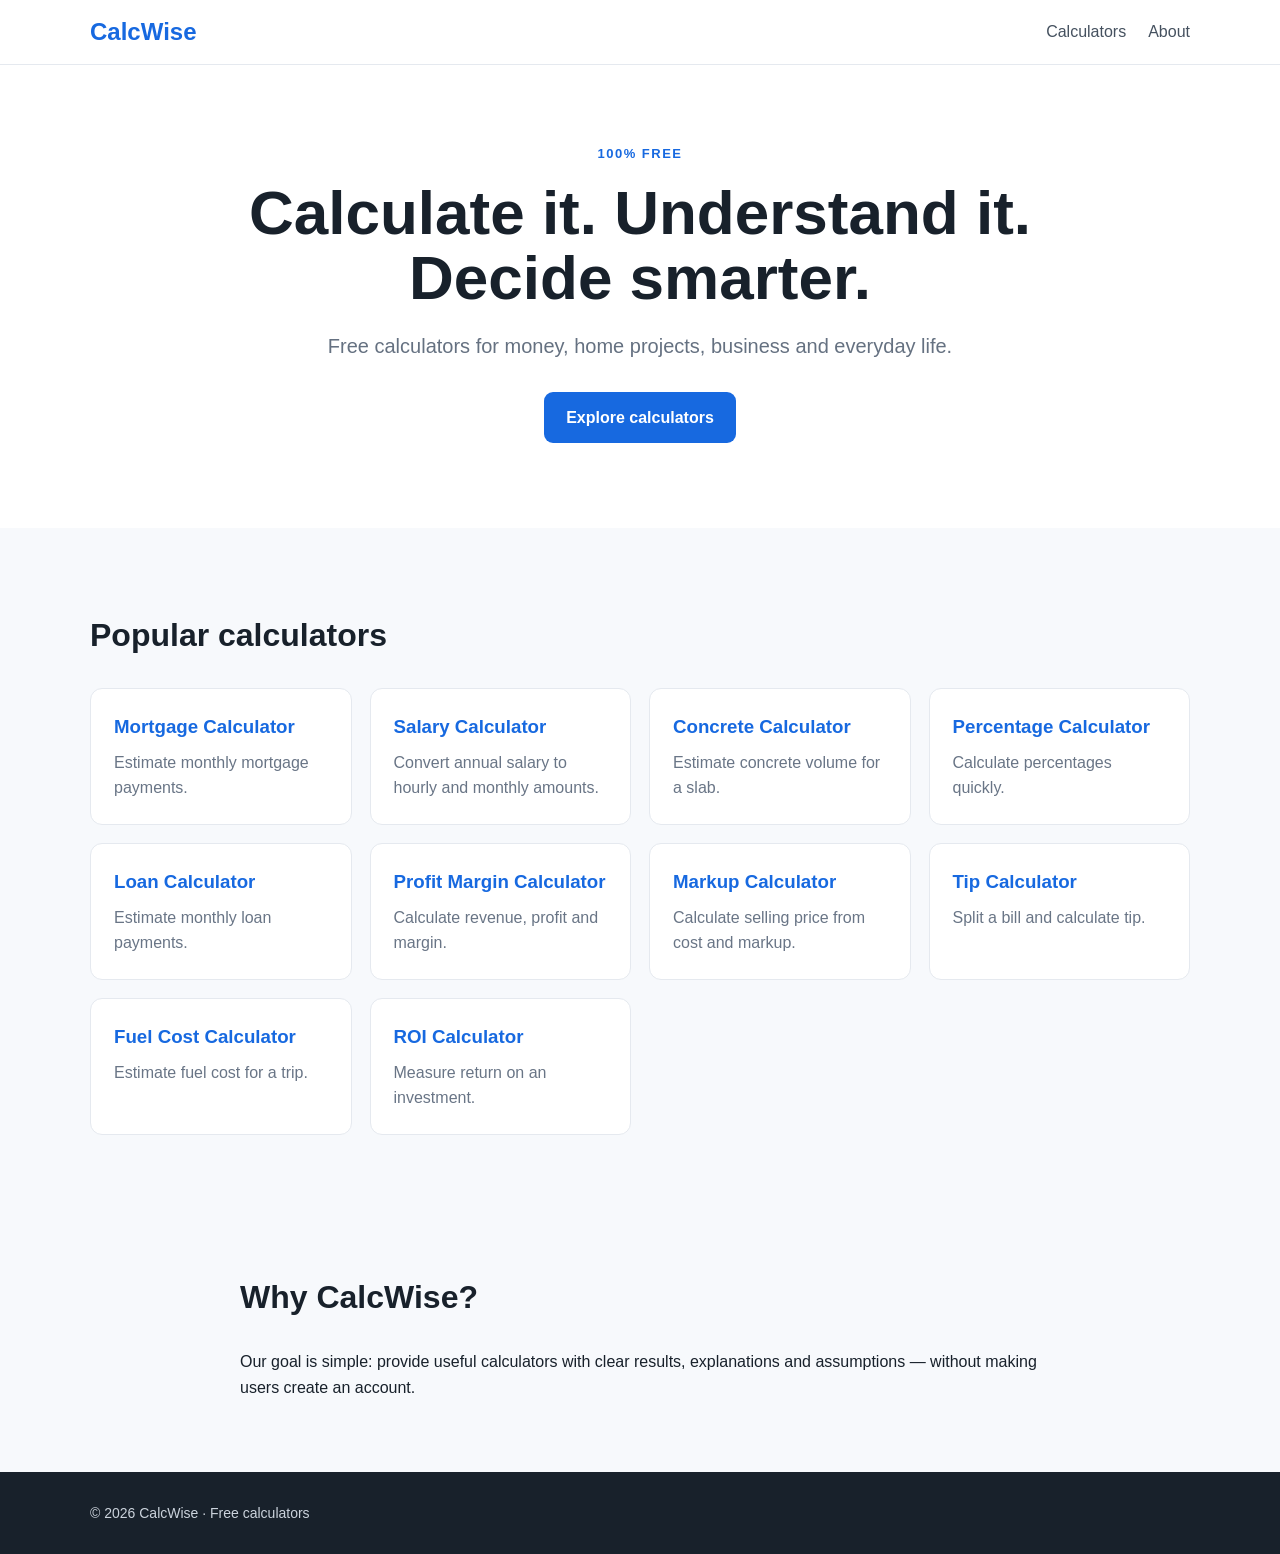
==== index.html @ 58338e1f "Add files via upload" ====
<!doctype html>
<html lang="en">
<head>
<meta charset="utf-8">
<meta name="viewport" content="width=device-width,initial-scale=1">
<title>CalcWise — Free Online Calculators</title>
<meta name="description" content="Free calculators for money, home, business and everyday decisions. Fast, simple and easy to use.">
<link rel="stylesheet" href="style.css">
</head>
<body>
<header class="site-header">
  <div class="wrap nav">
    <a class="brand" href="index.html">CalcWise</a>
    <nav>
      <a href="#calculators">Calculators</a>
      <a href="#about">About</a>
    </nav>
  </div>
</header>

<main>
<section class="hero">
  <div class="wrap">
    <span class="eyebrow">100% FREE</span>
    <h1>Calculate it. Understand it. Decide smarter.</h1>
    <p>Free calculators for money, home projects, business and everyday life.</p>
    <a class="button" href="#calculators">Explore calculators</a>
  </div>
</section>

<section id="calculators" class="wrap section">
  <h2>Popular calculators</h2>
  <div class="grid">
    <a class="card" href="calculator.html?tool=mortgage"><h3>Mortgage Calculator</h3><p>Estimate monthly mortgage payments.</p></a>
    <a class="card" href="calculator.html?tool=salary"><h3>Salary Calculator</h3><p>Convert annual salary to hourly and monthly amounts.</p></a>
    <a class="card" href="calculator.html?tool=concrete"><h3>Concrete Calculator</h3><p>Estimate concrete volume for a slab.</p></a>
    <a class="card" href="calculator.html?tool=percentage"><h3>Percentage Calculator</h3><p>Calculate percentages quickly.</p></a>
    <a class="card" href="calculator.html?tool=loan"><h3>Loan Calculator</h3><p>Estimate monthly loan payments.</p></a>
    <a class="card" href="calculator.html?tool=profit"><h3>Profit Margin Calculator</h3><p>Calculate revenue, profit and margin.</p></a>
    <a class="card" href="calculator.html?tool=markup"><h3>Markup Calculator</h3><p>Calculate selling price from cost and markup.</p></a>
    <a class="card" href="calculator.html?tool=tip"><h3>Tip Calculator</h3><p>Split a bill and calculate tip.</p></a>
    <a class="card" href="calculator.html?tool=fuel"><h3>Fuel Cost Calculator</h3><p>Estimate fuel cost for a trip.</p></a>
    <a class="card" href="calculator.html?tool=roi"><h3>ROI Calculator</h3><p>Measure return on an investment.</p></a>
  </div>
</section>

<section id="about" class="wrap section about">
  <h2>Why CalcWise?</h2>
  <p>Our goal is simple: provide useful calculators with clear results, explanations and assumptions — without making users create an account.</p>
</section>
</main>

<footer><div class="wrap">© 2026 CalcWise · Free calculators</div></footer>
</body>
</html>
---- style.css ----
* {
  box-sizing: border-box;
}

body {
  margin: 0;
  font-family: Arial, Helvetica, sans-serif;
  color: #18212b;
  background: #f7f9fc;
  line-height: 1.6;
}

.wrap {
  width: min(1100px, 92%);
  margin: auto;
}

.site-header {
  background: #ffffff;
  border-bottom: 1px solid #e5e9ef;
}

.nav {
  height: 64px;
  display: flex;
  align-items: center;
  justify-content: space-between;
}

.brand {
  font-size: 24px;
  font-weight: 800;
  color: #1769e0;
  text-decoration: none;
}

.nav nav {
  display: flex;
  gap: 22px;
}

.nav nav a {
  color: #45515f;
  text-decoration: none;
}

.hero {
  background: #ffffff;
  padding: 75px 0 85px;
  text-align: center;
}

.eyebrow {
  font-size: 13px;
  font-weight: 700;
  color: #1769e0;
  letter-spacing: 1.5px;
}

.hero h1 {
  font-size: clamp(36px, 6vw, 62px);
  line-height: 1.05;
  max-width: 850px;
  margin: 14px auto;
}

.hero p {
  font-size: 20px;
  color: #657181;
  max-width: 650px;
  margin: 20px auto 30px;
}

.button {
  display: inline-block;
  background: #1769e0;
  color: white;
  padding: 13px 22px;
  border-radius: 9px;
  text-decoration: none;
  font-weight: 700;
}

.section {
  padding: 55px 0;
}

.section h2 {
  font-size: 32px;
}

.grid {
  display: grid;
  grid-template-columns: repeat(
    auto-fit,
    minmax(220px, 1fr)
  );
  gap: 18px;
}

.card {
  display: block;
  background: white;
  padding: 23px;
  border: 1px solid #e5e9ef;
  border-radius: 12px;
  text-decoration: none;
  color: inherit;
  transition: 0.15s;
}

.card:hover {
  transform: translateY(-2px);
  box-shadow: 0 8px 25px #00000010;
}

.card h3 {
  margin: 0 0 8px;
  color: #1769e0;
}

.card p {
  margin: 0;
  color: #697586;
}

.about {
  max-width: 800px;
}

.calculator-page {
  padding: 45px 0 80px;
}

.calc-shell {
  max-width: 760px;
  margin: auto;
  background: white;
  border: 1px solid #e1e6ed;
  border-radius: 14px;
  padding: 28px;
}

.calc-shell h1 {
  margin-top: 0;
  line-height: 1.15;
}

.intro {
  color: #657181;
}

.form-grid {
  display: grid;
  grid-template-columns: 1fr 1fr;
  gap: 16px;
}

.field label {
  display: block;
  font-weight: 700;
  margin-bottom: 5px;
}

.field input,
.field select {
  width: 100%;
  padding: 12px;
  border: 1px solid #ccd4df;
  border-radius: 8px;
  font-size: 16px;
}

.calc-button {
  border: 0;
  background: #1769e0;
  color: white;
  padding: 13px 20px;
  border-radius: 8px;
  font-size: 16px;
  font-weight: 700;
  cursor: pointer;
  margin-top: 18px;
}

.result {
  margin-top: 22px;
  padding: 20px;
  background: #eef6ff;
  border-radius: 10px;
  border: 1px solid #cfe4ff;
}

.result strong {
  font-size: 25px;
}

.notes {
  margin-top: 28px;
  color: #596675;
  font-size: 14px;
}

footer {
  padding: 30px 0;
  background: #18212b;
  color: #cbd3dc;
  font-size: 14px;
}

@media (max-width: 650px) {
  .form-grid {
    grid-template-columns: 1fr;
  }
}
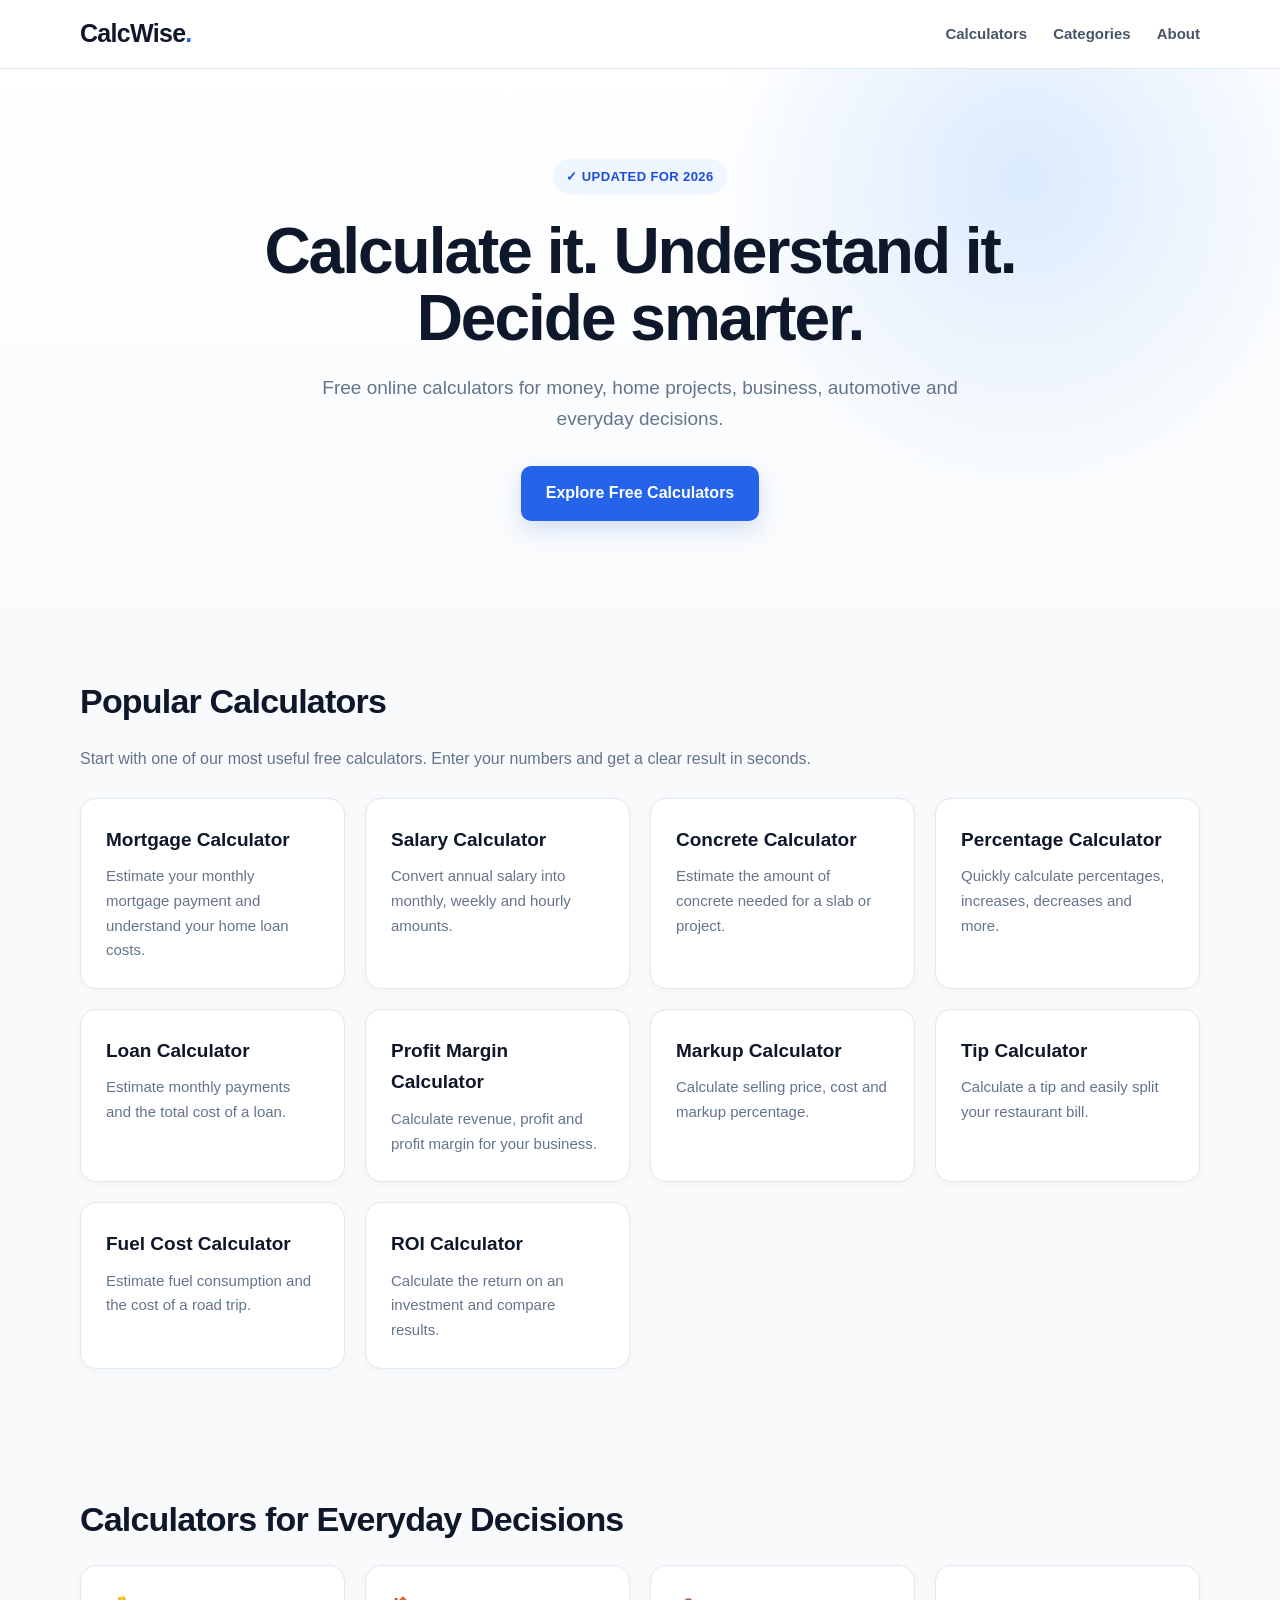
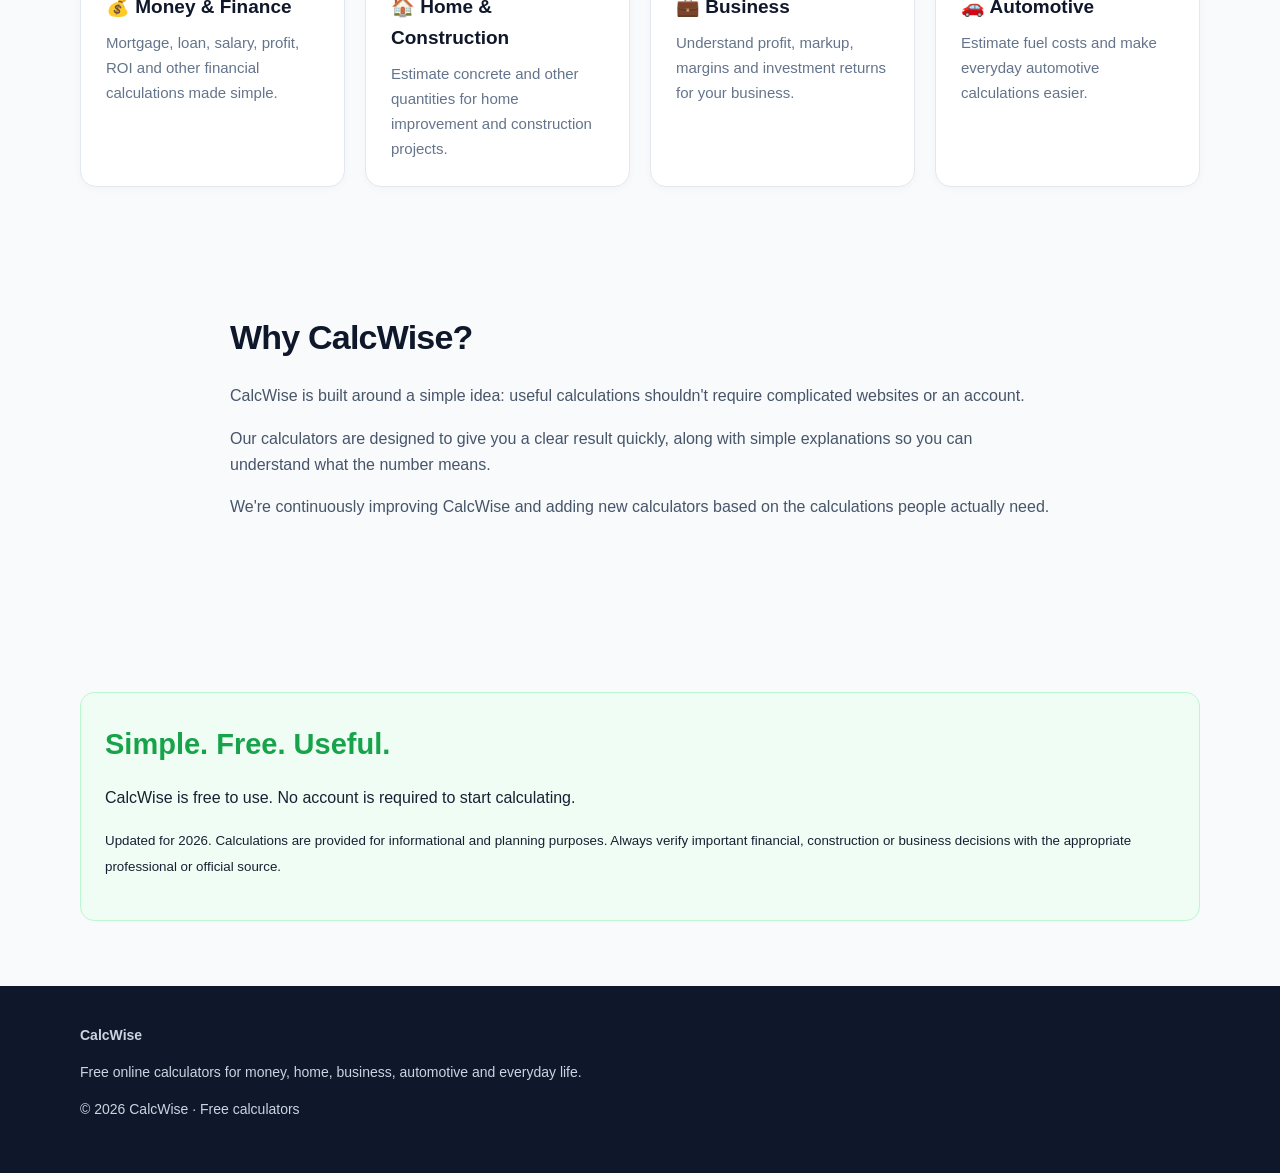
==== commit 928c9564: "Update index.html" ====
--- a/index.html
+++ b/index.html
@@ -3,53 +3,249 @@
 <head>
 <meta charset="utf-8">
 <meta name="viewport" content="width=device-width,initial-scale=1">
-<title>CalcWise — Free Online Calculators</title>
-<meta name="description" content="Free calculators for money, home, business and everyday decisions. Fast, simple and easy to use.">
+
+<title>CalcWise — Free Online Calculators | 2026</title>
+
+<meta name="description" content="CalcWise provides free online calculators for mortgages, loans, salary, concrete, business, fuel, ROI and everyday calculations. Simple, fast and updated for 2026.">
+
+<meta name="robots" content="index, follow">
+
+<link rel="canonical" href="https://sameenkhalid387.github.io/Calcwise/">
+
 <link rel="stylesheet" href="style.css">
 </head>
+
 <body>
+
 <header class="site-header">
   <div class="wrap nav">
+
     <a class="brand" href="index.html">CalcWise</a>
+
     <nav>
       <a href="#calculators">Calculators</a>
+      <a href="#categories">Categories</a>
       <a href="#about">About</a>
     </nav>
+
   </div>
 </header>
 
+
 <main>
+
+<!-- HERO -->
+
 <section class="hero">
+
   <div class="wrap">
-    <span class="eyebrow">100% FREE</span>
+
+    <span class="eyebrow">✓ UPDATED FOR 2026</span>
+
     <h1>Calculate it. Understand it. Decide smarter.</h1>
-    <p>Free calculators for money, home projects, business and everyday life.</p>
-    <a class="button" href="#calculators">Explore calculators</a>
-  </div>
-</section>
+
+    <p>
+      Free online calculators for money, home projects,
+      business, automotive and everyday decisions.
+    </p>
+
+    <a class="button" href="#calculators">
+      Explore Free Calculators
+    </a>
+
+  </div>
+
+</section>
+
+
+<!-- POPULAR CALCULATORS -->
 
 <section id="calculators" class="wrap section">
-  <h2>Popular calculators</h2>
+
+  <h2>Popular Calculators</h2>
+
+  <p class="intro">
+    Start with one of our most useful free calculators.
+    Enter your numbers and get a clear result in seconds.
+  </p>
+
   <div class="grid">
-    <a class="card" href="calculator.html?tool=mortgage"><h3>Mortgage Calculator</h3><p>Estimate monthly mortgage payments.</p></a>
-    <a class="card" href="calculator.html?tool=salary"><h3>Salary Calculator</h3><p>Convert annual salary to hourly and monthly amounts.</p></a>
-    <a class="card" href="calculator.html?tool=concrete"><h3>Concrete Calculator</h3><p>Estimate concrete volume for a slab.</p></a>
-    <a class="card" href="calculator.html?tool=percentage"><h3>Percentage Calculator</h3><p>Calculate percentages quickly.</p></a>
-    <a class="card" href="calculator.html?tool=loan"><h3>Loan Calculator</h3><p>Estimate monthly loan payments.</p></a>
-    <a class="card" href="calculator.html?tool=profit"><h3>Profit Margin Calculator</h3><p>Calculate revenue, profit and margin.</p></a>
-    <a class="card" href="calculator.html?tool=markup"><h3>Markup Calculator</h3><p>Calculate selling price from cost and markup.</p></a>
-    <a class="card" href="calculator.html?tool=tip"><h3>Tip Calculator</h3><p>Split a bill and calculate tip.</p></a>
-    <a class="card" href="calculator.html?tool=fuel"><h3>Fuel Cost Calculator</h3><p>Estimate fuel cost for a trip.</p></a>
-    <a class="card" href="calculator.html?tool=roi"><h3>ROI Calculator</h3><p>Measure return on an investment.</p></a>
-  </div>
-</section>
+
+    <a class="card" href="calculator.html?tool=mortgage">
+      <h3>Mortgage Calculator</h3>
+      <p>Estimate your monthly mortgage payment and understand your home loan costs.</p>
+    </a>
+
+    <a class="card" href="calculator.html?tool=salary">
+      <h3>Salary Calculator</h3>
+      <p>Convert annual salary into monthly, weekly and hourly amounts.</p>
+    </a>
+
+    <a class="card" href="calculator.html?tool=concrete">
+      <h3>Concrete Calculator</h3>
+      <p>Estimate the amount of concrete needed for a slab or project.</p>
+    </a>
+
+    <a class="card" href="calculator.html?tool=percentage">
+      <h3>Percentage Calculator</h3>
+      <p>Quickly calculate percentages, increases, decreases and more.</p>
+    </a>
+
+    <a class="card" href="calculator.html?tool=loan">
+      <h3>Loan Calculator</h3>
+      <p>Estimate monthly payments and the total cost of a loan.</p>
+    </a>
+
+    <a class="card" href="calculator.html?tool=profit">
+      <h3>Profit Margin Calculator</h3>
+      <p>Calculate revenue, profit and profit margin for your business.</p>
+    </a>
+
+    <a class="card" href="calculator.html?tool=markup">
+      <h3>Markup Calculator</h3>
+      <p>Calculate selling price, cost and markup percentage.</p>
+    </a>
+
+    <a class="card" href="calculator.html?tool=tip">
+      <h3>Tip Calculator</h3>
+      <p>Calculate a tip and easily split your restaurant bill.</p>
+    </a>
+
+    <a class="card" href="calculator.html?tool=fuel">
+      <h3>Fuel Cost Calculator</h3>
+      <p>Estimate fuel consumption and the cost of a road trip.</p>
+    </a>
+
+    <a class="card" href="calculator.html?tool=roi">
+      <h3>ROI Calculator</h3>
+      <p>Calculate the return on an investment and compare results.</p>
+    </a>
+
+  </div>
+
+</section>
+
+
+<!-- CATEGORIES -->
+
+<section id="categories" class="wrap section">
+
+  <h2>Calculators for Everyday Decisions</h2>
+
+  <div class="grid">
+
+    <div class="card">
+      <h3>💰 Money & Finance</h3>
+      <p>
+        Mortgage, loan, salary, profit, ROI and other
+        financial calculations made simple.
+      </p>
+    </div>
+
+    <div class="card">
+      <h3>🏠 Home & Construction</h3>
+      <p>
+        Estimate concrete and other quantities for
+        home improvement and construction projects.
+      </p>
+    </div>
+
+    <div class="card">
+      <h3>💼 Business</h3>
+      <p>
+        Understand profit, markup, margins and
+        investment returns for your business.
+      </p>
+    </div>
+
+    <div class="card">
+      <h3>🚗 Automotive</h3>
+      <p>
+        Estimate fuel costs and make everyday
+        automotive calculations easier.
+      </p>
+    </div>
+
+  </div>
+
+</section>
+
+
+<!-- WHY CALCWISE -->
 
 <section id="about" class="wrap section about">
+
   <h2>Why CalcWise?</h2>
-  <p>Our goal is simple: provide useful calculators with clear results, explanations and assumptions — without making users create an account.</p>
-</section>
+
+  <p>
+    CalcWise is built around a simple idea:
+    useful calculations shouldn't require complicated
+    websites or an account.
+  </p>
+
+  <p>
+    Our calculators are designed to give you a clear
+    result quickly, along with simple explanations
+    so you can understand what the number means.
+  </p>
+
+  <p>
+    We're continuously improving CalcWise and adding
+    new calculators based on the calculations people
+    actually need.
+  </p>
+
+</section>
+
+
+<!-- TRUST MESSAGE -->
+
+<section class="wrap section">
+
+  <div class="result">
+
+    <strong>Simple. Free. Useful.</strong>
+
+    <p>
+      CalcWise is free to use. No account is required
+      to start calculating.
+    </p>
+
+    <p>
+      <small>
+        Updated for 2026. Calculations are provided for
+        informational and planning purposes. Always verify
+        important financial, construction or business
+        decisions with the appropriate professional or
+        official source.
+      </small>
+    </p>
+
+  </div>
+
+</section>
+
 </main>
 
-<footer><div class="wrap">© 2026 CalcWise · Free calculators</div></footer>
+
+<footer>
+
+  <div class="wrap">
+
+    <strong>CalcWise</strong>
+
+    <p>
+      Free online calculators for money, home,
+      business, automotive and everyday life.
+    </p>
+
+    <p>
+      © 2026 CalcWise · Free calculators
+    </p>
+
+  </div>
+
+</footer>
+
 </body>
-</html>+</html>
--- a/style.css
+++ b/style.css
@@ -1,215 +1,437 @@
+/* =========================================
+   CALCWISE — 2026 PROFESSIONAL DESIGN
+   ========================================= */
+
 * {
   box-sizing: border-box;
+}
+
+:root {
+  --navy: #0f172a;
+  --navy-light: #1e293b;
+  --blue: #2563eb;
+  --blue-dark: #1d4ed8;
+  --blue-light: #eff6ff;
+  --green: #16a34a;
+  --green-light: #f0fdf4;
+  --text: #172033;
+  --muted: #64748b;
+  --border: #e2e8f0;
+  --background: #f8fafc;
+  --white: #ffffff;
+}
+
+html {
+  scroll-behavior: smooth;
 }
 
 body {
   margin: 0;
   font-family: Arial, Helvetica, sans-serif;
-  color: #18212b;
-  background: #f7f9fc;
-  line-height: 1.6;
+  color: var(--text);
+  background: var(--background);
+  line-height: 1.65;
 }
 
 .wrap {
-  width: min(1100px, 92%);
+  width: min(1120px, 92%);
   margin: auto;
 }
 
+/* =========================================
+   HEADER
+   ========================================= */
+
 .site-header {
-  background: #ffffff;
-  border-bottom: 1px solid #e5e9ef;
+  background: var(--white);
+  border-bottom: 1px solid var(--border);
+  position: sticky;
+  top: 0;
+  z-index: 100;
 }
 
 .nav {
-  height: 64px;
+  min-height: 68px;
   display: flex;
   align-items: center;
   justify-content: space-between;
+  gap: 20px;
 }
 
 .brand {
-  font-size: 24px;
+  font-size: 25px;
   font-weight: 800;
-  color: #1769e0;
+  color: var(--navy);
   text-decoration: none;
+  letter-spacing: -0.7px;
+}
+
+.brand::after {
+  content: ".";
+  color: var(--blue);
 }
 
 .nav nav {
   display: flex;
-  gap: 22px;
+  align-items: center;
+  gap: 26px;
 }
 
 .nav nav a {
-  color: #45515f;
+  color: #475569;
   text-decoration: none;
-}
+  font-size: 15px;
+  font-weight: 600;
+  transition: 0.2s;
+}
+
+.nav nav a:hover {
+  color: var(--blue);
+}
+
+/* =========================================
+   HERO
+   ========================================= */
 
 .hero {
-  background: #ffffff;
-  padding: 75px 0 85px;
+  background:
+    radial-gradient(circle at 80% 20%, #dbeafe 0, transparent 28%),
+    linear-gradient(180deg, #ffffff 0%, #f8fafc 100%);
+  padding: 90px 0 95px;
   text-align: center;
 }
 
 .eyebrow {
+  display: inline-block;
+  background: var(--blue-light);
+  color: var(--blue-dark);
+  padding: 7px 13px;
+  border-radius: 999px;
   font-size: 13px;
-  font-weight: 700;
-  color: #1769e0;
-  letter-spacing: 1.5px;
+  font-weight: 800;
+  letter-spacing: 0.4px;
+  margin-bottom: 12px;
 }
 
 .hero h1 {
-  font-size: clamp(36px, 6vw, 62px);
-  line-height: 1.05;
-  max-width: 850px;
-  margin: 14px auto;
+  font-size: clamp(38px, 6vw, 64px);
+  line-height: 1.04;
+  letter-spacing: -2px;
+  max-width: 900px;
+  margin: 12px auto 20px;
+  color: var(--navy);
 }
 
 .hero p {
-  font-size: 20px;
-  color: #657181;
-  max-width: 650px;
-  margin: 20px auto 30px;
+  font-size: 19px;
+  color: var(--muted);
+  max-width: 690px;
+  margin: 0 auto 32px;
 }
 
 .button {
   display: inline-block;
-  background: #1769e0;
+  background: var(--blue);
   color: white;
-  padding: 13px 22px;
-  border-radius: 9px;
+  padding: 14px 25px;
+  border-radius: 10px;
   text-decoration: none;
-  font-weight: 700;
-}
+  font-weight: 800;
+  box-shadow: 0 8px 20px rgba(37, 99, 235, 0.18);
+  transition: 0.2s;
+}
+
+.button:hover {
+  background: var(--blue-dark);
+  transform: translateY(-2px);
+  box-shadow: 0 12px 25px rgba(37, 99, 235, 0.24);
+}
+
+/* =========================================
+   SECTIONS
+   ========================================= */
 
 .section {
-  padding: 55px 0;
+  padding: 65px 0;
 }
 
 .section h2 {
-  font-size: 32px;
+  font-size: 34px;
+  line-height: 1.2;
+  letter-spacing: -0.8px;
+  margin: 0 0 25px;
+  color: var(--navy);
 }
 
 .grid {
   display: grid;
   grid-template-columns: repeat(
     auto-fit,
-    minmax(220px, 1fr)
+    minmax(230px, 1fr)
   );
-  gap: 18px;
-}
+  gap: 20px;
+}
+
+/* =========================================
+   CALCULATOR CARDS
+   ========================================= */
 
 .card {
   display: block;
-  background: white;
-  padding: 23px;
-  border: 1px solid #e5e9ef;
-  border-radius: 12px;
+  background: var(--white);
+  padding: 25px;
+  border: 1px solid var(--border);
+  border-radius: 16px;
   text-decoration: none;
   color: inherit;
-  transition: 0.15s;
+  transition: all 0.2s ease;
+  box-shadow: 0 2px 8px rgba(15, 23, 42, 0.03);
 }
 
 .card:hover {
-  transform: translateY(-2px);
-  box-shadow: 0 8px 25px #00000010;
+  transform: translateY(-4px);
+  border-color: #bfdbfe;
+  box-shadow: 0 14px 35px rgba(15, 23, 42, 0.09);
 }
 
 .card h3 {
-  margin: 0 0 8px;
-  color: #1769e0;
+  margin: 0 0 9px;
+  color: var(--navy);
+  font-size: 19px;
 }
 
 .card p {
   margin: 0;
-  color: #697586;
-}
+  color: var(--muted);
+  font-size: 15px;
+}
+
+/* =========================================
+   ABOUT
+   ========================================= */
 
 .about {
-  max-width: 800px;
-}
+  max-width: 820px;
+}
+
+.about p {
+  color: #475569;
+}
+
+/* =========================================
+   CALCULATOR PAGE
+   ========================================= */
 
 .calculator-page {
-  padding: 45px 0 80px;
+  padding: 55px 0 90px;
 }
 
 .calc-shell {
-  max-width: 760px;
+  max-width: 780px;
   margin: auto;
-  background: white;
-  border: 1px solid #e1e6ed;
-  border-radius: 14px;
-  padding: 28px;
+  background: var(--white);
+  border: 1px solid var(--border);
+  border-radius: 18px;
+  padding: 32px;
+  box-shadow: 0 8px 30px rgba(15, 23, 42, 0.05);
 }
 
 .calc-shell h1 {
   margin-top: 0;
+  margin-bottom: 10px;
   line-height: 1.15;
+  letter-spacing: -1px;
+  color: var(--navy);
 }
 
 .intro {
-  color: #657181;
-}
+  color: var(--muted);
+  margin-bottom: 25px;
+}
+
+/* =========================================
+   FORMS
+   ========================================= */
 
 .form-grid {
   display: grid;
   grid-template-columns: 1fr 1fr;
-  gap: 16px;
+  gap: 18px;
 }
 
 .field label {
   display: block;
   font-weight: 700;
-  margin-bottom: 5px;
+  margin-bottom: 7px;
+  color: var(--navy-light);
+  font-size: 14px;
 }
 
 .field input,
 .field select {
   width: 100%;
-  padding: 12px;
-  border: 1px solid #ccd4df;
-  border-radius: 8px;
+  padding: 13px 14px;
+  border: 1px solid #cbd5e1;
+  border-radius: 10px;
   font-size: 16px;
-}
+  background: white;
+  color: var(--text);
+  outline: none;
+  transition: 0.2s;
+}
+
+.field input:focus,
+.field select:focus {
+  border-color: var(--blue);
+  box-shadow: 0 0 0 3px rgba(37, 99, 235, 0.1);
+}
+
+/* =========================================
+   CALCULATE BUTTON
+   ========================================= */
 
 .calc-button {
+  width: 100%;
   border: 0;
-  background: #1769e0;
+  background: var(--blue);
   color: white;
-  padding: 13px 20px;
-  border-radius: 8px;
+  padding: 14px 20px;
+  border-radius: 10px;
   font-size: 16px;
-  font-weight: 700;
+  font-weight: 800;
   cursor: pointer;
-  margin-top: 18px;
-}
+  margin-top: 20px;
+  transition: 0.2s;
+}
+
+.calc-button:hover {
+  background: var(--blue-dark);
+  transform: translateY(-1px);
+}
+
+/* =========================================
+   RESULTS
+   ========================================= */
 
 .result {
-  margin-top: 22px;
-  padding: 20px;
-  background: #eef6ff;
-  border-radius: 10px;
-  border: 1px solid #cfe4ff;
+  margin-top: 25px;
+  padding: 24px;
+  background: var(--green-light);
+  border-radius: 14px;
+  border: 1px solid #bbf7d0;
 }
 
 .result strong {
-  font-size: 25px;
-}
+  display: block;
+  font-size: 29px;
+  color: var(--green);
+  margin-top: 4px;
+}
+
+/* =========================================
+   NOTES
+   ========================================= */
 
 .notes {
-  margin-top: 28px;
-  color: #596675;
+  margin-top: 30px;
+  padding-top: 20px;
+  border-top: 1px solid var(--border);
+  color: var(--muted);
   font-size: 14px;
 }
 
+/* =========================================
+   FOOTER
+   ========================================= */
+
 footer {
-  padding: 30px 0;
-  background: #18212b;
-  color: #cbd3dc;
+  padding: 38px 0;
+  background: var(--navy);
+  color: #cbd5e1;
   font-size: 14px;
 }
 
-@media (max-width: 650px) {
+footer a {
+  color: #e2e8f0;
+  text-decoration: none;
+}
+
+footer a:hover {
+  color: white;
+}
+
+/* =========================================
+   MOBILE
+   ========================================= */
+
+@media (max-width: 700px) {
+
+  .nav {
+    min-height: 62px;
+  }
+
+  .brand {
+    font-size: 22px;
+  }
+
+  .nav nav {
+    gap: 13px;
+  }
+
+  .nav nav a {
+    font-size: 13px;
+  }
+
+  .hero {
+    padding: 65px 0 70px;
+  }
+
+  .hero h1 {
+    font-size: 42px;
+    letter-spacing: -1.5px;
+  }
+
+  .hero p {
+    font-size: 17px;
+  }
+
+  .section {
+    padding: 50px 0;
+  }
+
+  .section h2 {
+    font-size: 29px;
+  }
+
   .form-grid {
     grid-template-columns: 1fr;
   }
-}
+
+  .calc-shell {
+    padding: 22px;
+    border-radius: 14px;
+  }
+}
+
+@media (max-width: 430px) {
+
+  .nav nav {
+    gap: 9px;
+  }
+
+  .nav nav a {
+    font-size: 12px;
+  }
+
+  .hero h1 {
+    font-size: 36px;
+  }
+
+  .hero {
+    padding: 55px 0 60px;
+  }
+
+  .card {
+    padding: 21px;
+  }
+  }
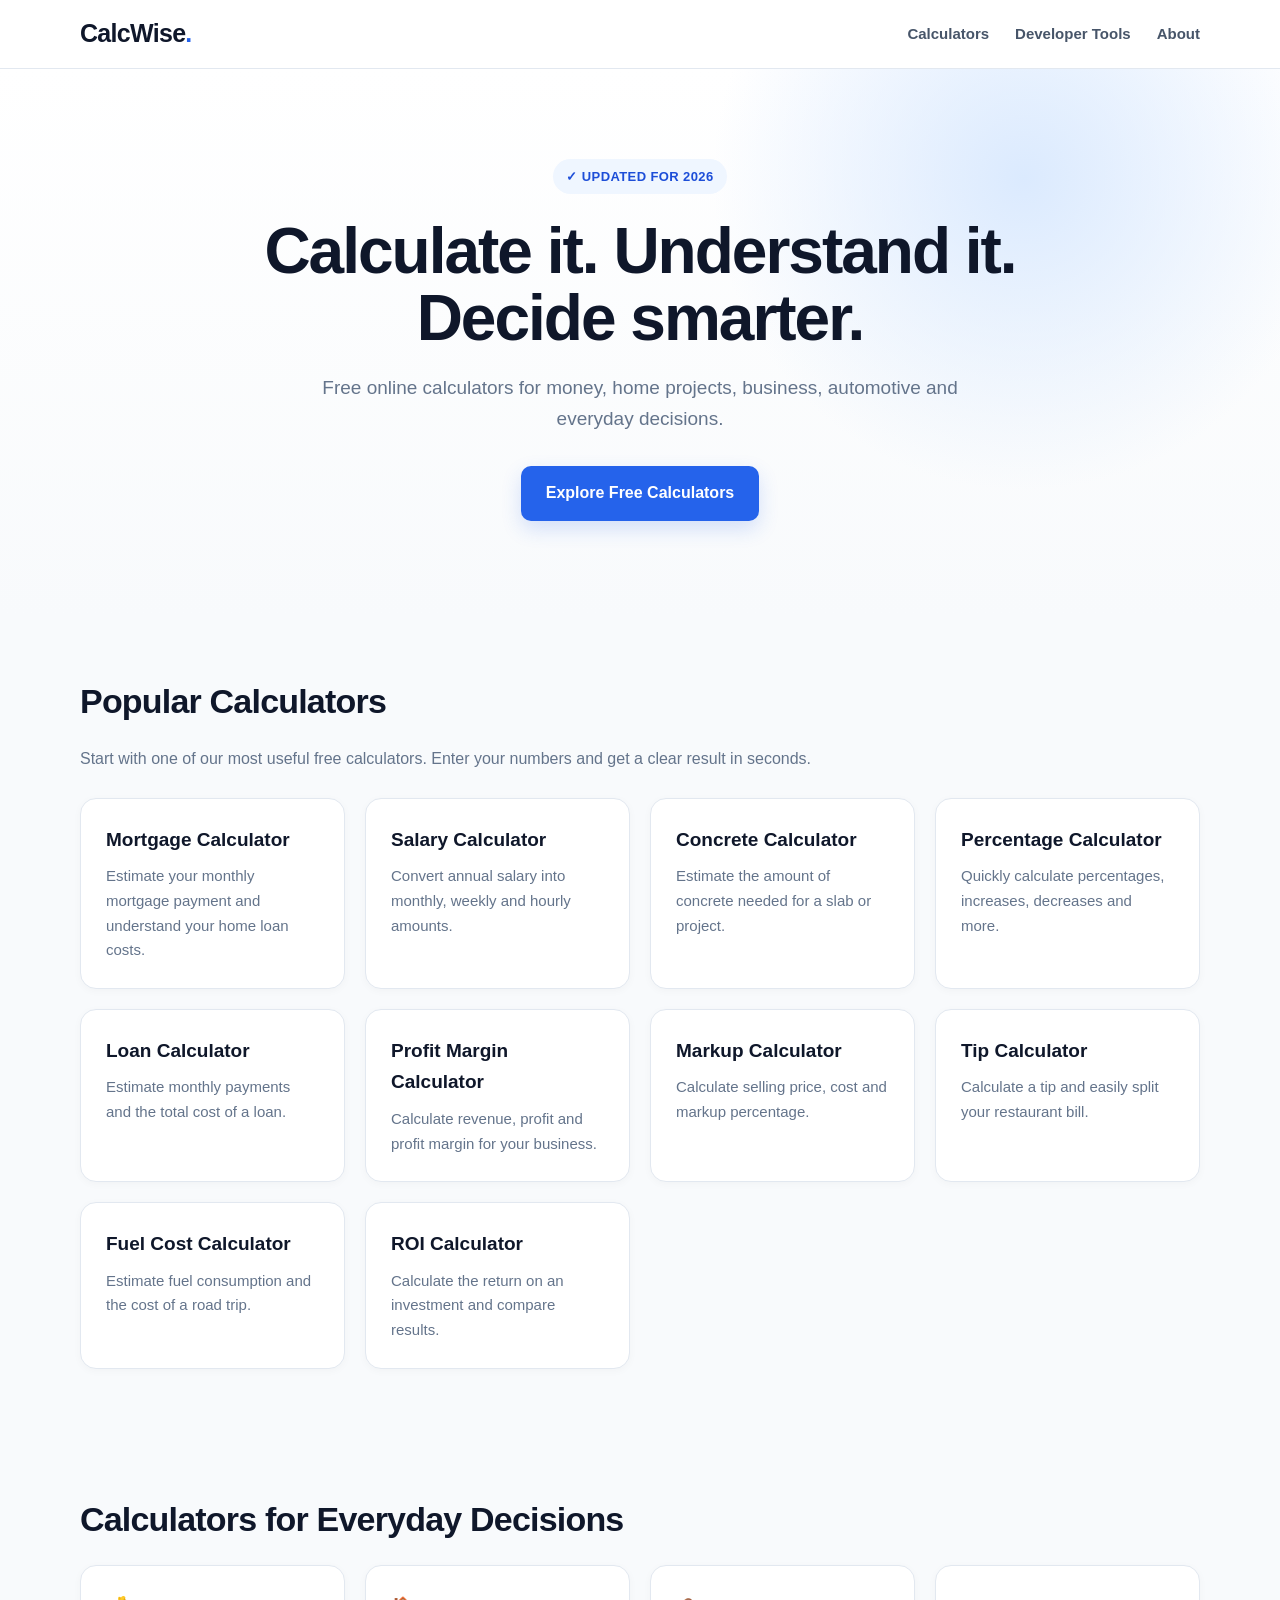
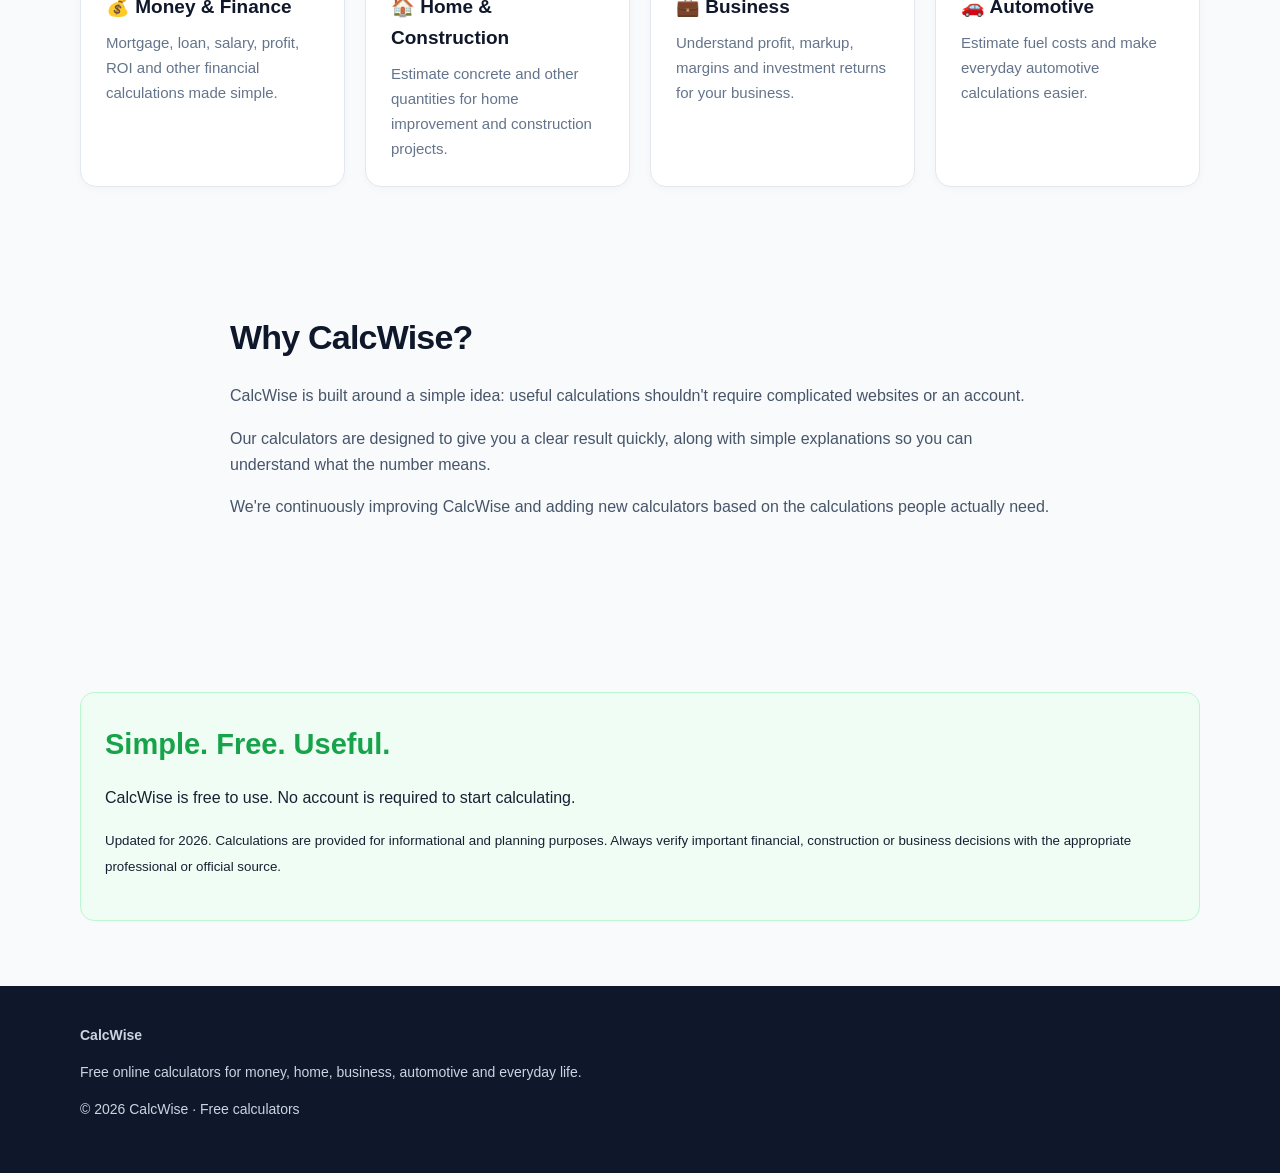
==== commit c8f9d99e: "Update index.html" ====
--- a/index.html
+++ b/index.html
@@ -23,11 +23,11 @@
     <a class="brand" href="index.html">CalcWise</a>
 
     <nav>
-      <a href="#calculators">Calculators</a>
-      <a href="#categories">Categories</a>
-      <a href="#about">About</a>
+  <a href="#calculators">Calculators</a>
+  <a href="#developer-tools">Developer Tools</a>
+  <a href="#about">About</a>
     </nav>
-
+    
   </div>
 </header>
 
